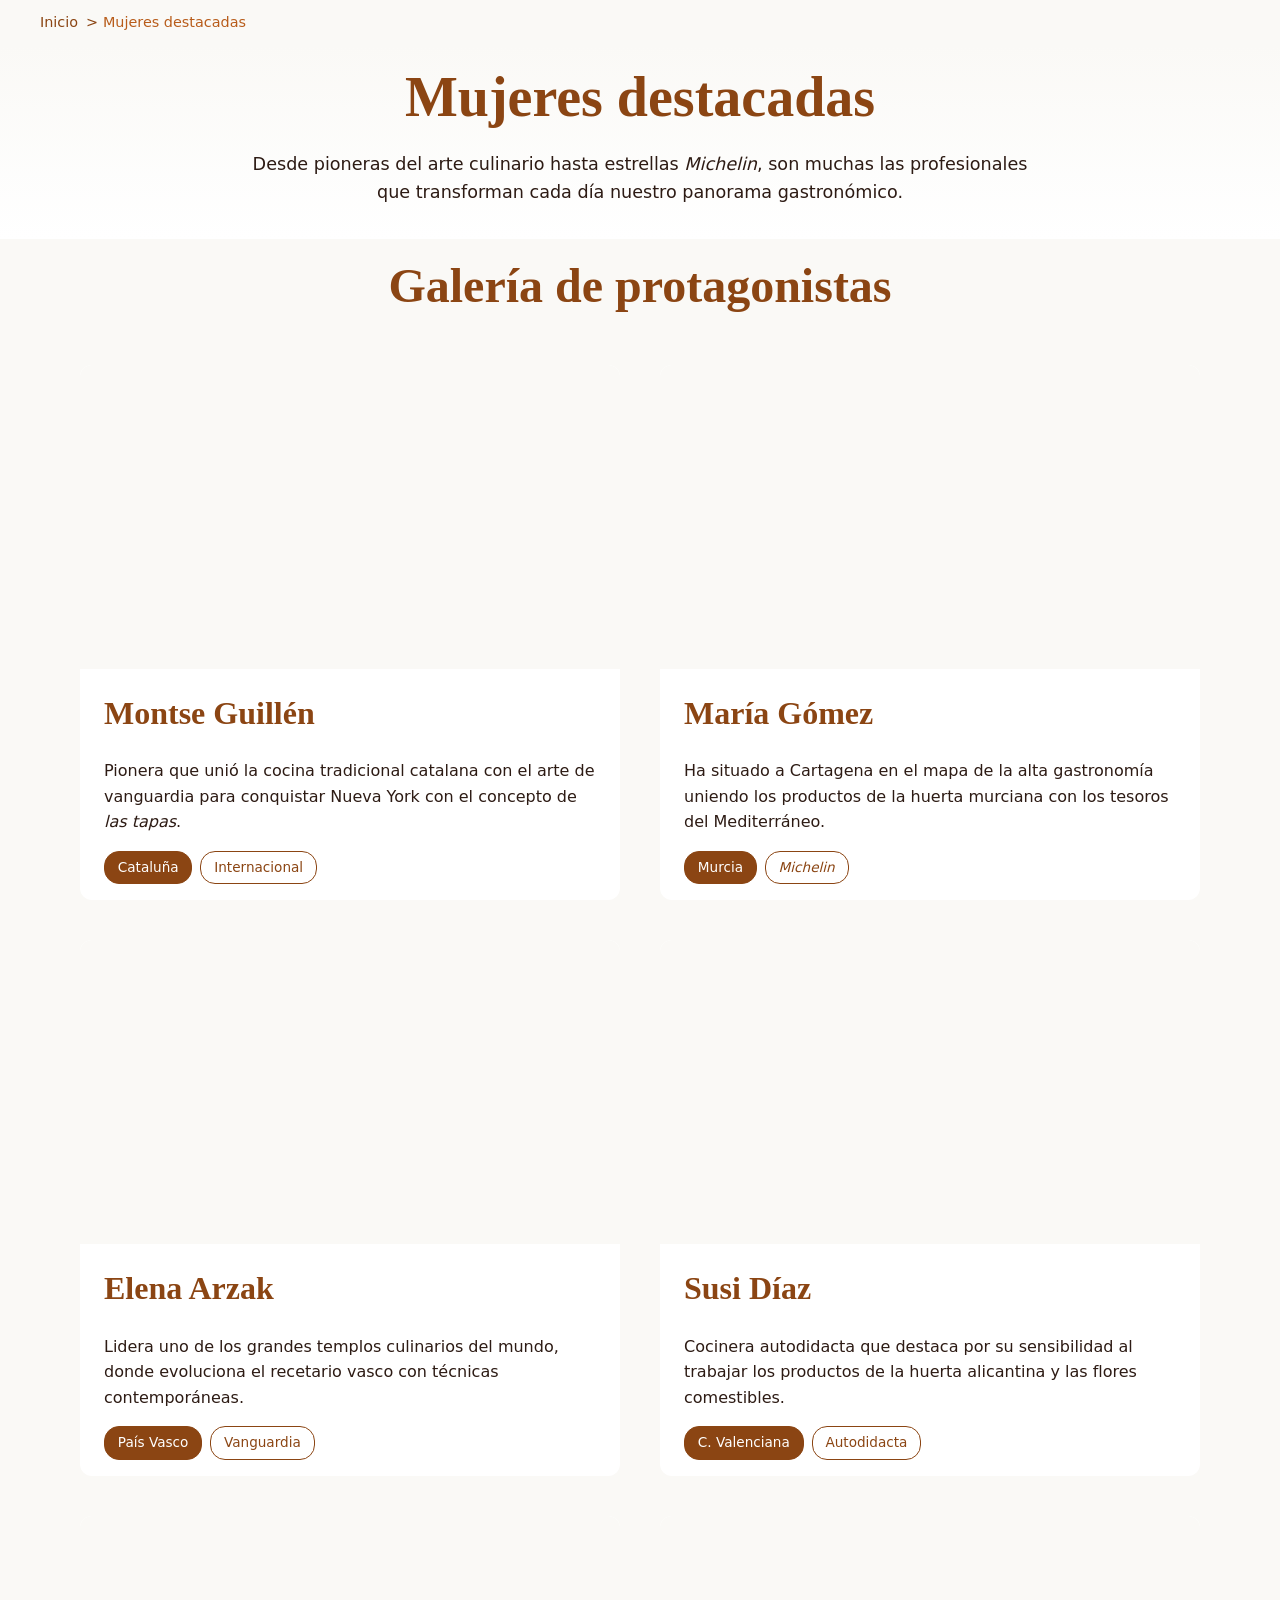
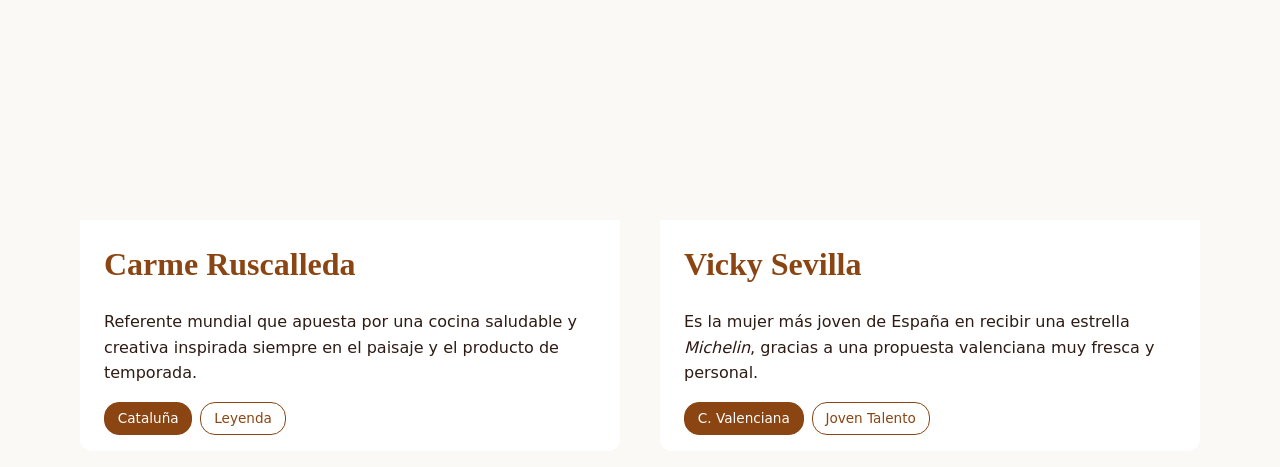
==== src_P2/categoria.html @ ffb05100 "Actualizo para aplicar cambios PageSpeed Insigths" ====
<!doctype html>
<html lang="es">
  <head>
    <meta charset="UTF-8" />
    <meta
      name="description"
      content="Mujeres destacadas - Gastronomía en femenino"
    />
    <meta name="viewport" content="width=device-width, initial-scale=1.0" />
    <title>Mujeres destacadas - {{ titulo_web }}</title>


    <!-- icono de página -->
    <link rel="icon" href="./img/favicon.svg" type="image/svg+xml" />
    <!-- sharp parece no funcionar con la etiqueta link, así que se hace una versión png -->
    <link rel="icon" href="./img/favicon.png" type="image/png" />

    <!-- hoja de estilos -->
    <link rel="stylesheet" href="./css/estilos.css" />

    <!-- carga el javascript en diferido -->
    <script src="./js/script.js" defer></script>
  </head>
  <body>
    <!-- cabecera de página -->
    <include src="./src_P2/includes/header.html"></include>

    <main>
      <!-- miga de pan -->
      <nav class="breadcrumb-nav" aria-label="Miga de pan">
        <ol>
          <li><a href="index.html">Inicio</a></li>
          <li aria-current="page">Mujeres destacadas</li>
        </ol>
      </nav>

      <section class="hero-general">
        <h1>Mujeres destacadas</h1>
        <p>
          Desde pioneras del arte culinario hasta estrellas
          <i lang="fr">Michelin</i>, son muchas las profesionales que
          transforman cada día nuestro panorama gastronómico.
        </p>
      </section>

      <!-- lista de mujeres destacadas -->
      <section class="categoria">
        <div class="container">
          <h2>Galería de protagonistas</h2>

          <div class="cards-grid">
            <!-- Montse Guillén -->
            <article>
              <a href="det1.html" class="card hvr-curl-bottom-right">
                <figure class="card-image-container">
                  <include
                    src="./src_P2/includes/picture-std-high.html"
                    locals='{
                              "src": "montse_guillen.jpg",
                              "alt": "Montse Guillen, cuinera i artista",
                              "lang": "ca",
                              "sizes": "(max-width: 767px) 90vw, (max-width: 1200px) 45vw, 540px",
                              "class": "",
                              "loading": "eager",
                              "width": "600",
                              "height": "338"
                            }'
                  >
                  </include>
                </figure>

                <div class="card-content">
                  <h3>Montse Guillén</h3>
                  <p>
                    Pionera que unió la cocina tradicional catalana con el arte
                    de vanguardia para conquistar Nueva York con el concepto de
                    <i>las tapas</i>.
                  </p>

                  <div class="card-tags">
                    <span class="tag-region">Cataluña</span>
                    <span>Internacional</span>
                  </div>
                </div>
              </a>
            </article>

            <!-- María Gómez -->
            <article>
              <a href="det2.html" class="card hvr-curl-bottom-right">
                <figure class="card-image-container">
                  <include
                    src="./src_P2/includes/picture-std-high.html"
                    locals='{
                              "src": "maria_gomez_magoga.jpg",
                              "alt": "María Gómez en los fogones de Magoga",
                              "lang": "",
                              "sizes": "(max-width: 767px) 100vw, (max-width: 1200px) 45vw, 540px",
                              "class": "",
                              "loading": "eager",
                              "width": "540",
                              "height": "304"
                            }'
                  >
                  </include>
                </figure>
                <div class="card-content">
                  <h3>María Gómez</h3>
                  <p>
                    Ha situado a Cartagena en el mapa de la alta gastronomía
                    uniendo los productos de la huerta murciana con los tesoros
                    del Mediterráneo.
                  </p>
                  <div class="card-tags">
                    <span class="tag-region">Murcia</span>
                    <span lang="fr"><i>Michelin</i></span>
                  </div>
                </div>
              </a>
            </article>

            <!-- Elena Arzak -->
            <article>
              <a href="" class="card hvr-curl-bottom-right">
                <figure class="card-image-container">
                  <include
                    src="./src_P2/includes/picture-std.html"
                    locals='{
                              "src": "elena_arzak.jpg",
                              "alt": "Elena Arzak en la cocina",
                              "lang": "",
                              "sizes": "(max-width: 767px) 100vw, (max-width: 1200px) 45vw, 540px",
                              "class": "",
                              "loading": "lazy",
                              "width": "540",
                              "height": "304"
                            }'
                  >
                  </include>
                </figure>

                <div class="card-content">
                  <h3>Elena Arzak</h3>
                  <p>
                    Lidera uno de los grandes templos culinarios del mundo,
                    donde evoluciona el recetario vasco con técnicas
                    contemporáneas.
                  </p>
                  <div class="card-tags">
                    <span class="tag-region">País Vasco</span>
                    <span>Vanguardia</span>
                  </div>
                </div>
              </a>
            </article>

            <!-- Susi Díaz -->
            <article>
              <a href="" class="card hvr-curl-bottom-right">
                <figure class="card-image-container">
                  <include
                    src="./src_P2/includes/picture-std.html"
                    locals='{
                              "src": "susi-sanchez-la-finca.jpg",
                              "alt": "Susi Díaz en La Finca, Elche",
                              "lang": "",
                              "sizes": "(max-width: 767px) 100vw, (max-width: 1200px) 45vw, 540px",
                              "class": "",
                              "loading": "lazy",
                              "width": "540",
                              "height": "304"
                            }'
                  >
                  </include>
                </figure>
                <div class="card-content">
                  <h3>Susi Díaz</h3>
                  <p>
                    Cocinera autodidacta que destaca por su sensibilidad al
                    trabajar los productos de la huerta alicantina y las flores
                    comestibles.
                  </p>
                  <div class="card-tags">
                    <span class="tag-region">C. Valenciana</span>
                    <span>Autodidacta</span>
                  </div>
                </div>
              </a>
            </article>

            <!-- Carme Ruscalleda -->
            <article>
              <a href="" class="card hvr-curl-bottom-right">
                <figure class="card-image-container">
                  <include
                    src="./src_P2/includes/picture-std.html"
                    locals='{
                              "src": "carme-ruscalleda.jpg",
                              "alt": "Carme Ruscalleda en Sant Pau o Moments",
                              "lang": "",
                              "sizes": "(max-width: 767px) 100vw, (max-width: 1200px) 45vw, 540px",
                              "class": "",
                              "loading": "lazy",
                              "width": "540",
                              "height": "304"
                            }'
                  >
                  </include>
                </figure>
                <div class="card-content">
                  <h3>Carme Ruscalleda</h3>
                  <p>
                    Referente mundial que apuesta por una cocina saludable y
                    creativa inspirada siempre en el paisaje y el producto de
                    temporada.
                  </p>
                  <div class="card-tags">
                    <span class="tag-region">Cataluña</span>
                    <span>Leyenda</span>
                  </div>
                </div>
              </a>
            </article>

            <!-- Vicky Sevilla -->
            <article>
              <a href="" class="card hvr-curl-bottom-right">
                <figure class="card-image-container">
                  <include
                    src="./src_P2/includes/picture-std.html"
                    locals='{
                              "src": "vicky-arrels-restaurant-sagunto.jpg",
                              "alt": "Vicky Sevilla en el restaurante Arrels de Sagunto",
                              "lang": "",
                              "sizes": "(max-width: 767px) 100vw, (max-width: 1200px) 45vw, 540px",
                              "class": "",
                              "loading": "lazy",
                              "width": "540",
                              "height": "304"
                            }'
                  >
                  </include>
                </figure>
                <div class="card-content">
                  <h3>Vicky Sevilla</h3>
                  <p>
                    Es la mujer más joven de España en recibir una estrella
                    <span lang="fr"><i>Michelin</i></span
                    >, gracias a una propuesta valenciana muy fresca y personal.
                  </p>
                  <div class="card-tags">
                    <span class="tag-region">C. Valenciana</span>
                    <span>Joven Talento</span>
                  </div>
                </div>
              </a>
            </article>
          </div>
        </div>
      </section>
    </main>

    <!-- <footer> --->
    <include src="./src_P2/includes/footer.html"></include>
  </body>
</html>
---- src_P2/css/estilos.css ----
/* ========================================
   DEPENDENCIA HOVER
======================================= */
/* se elimina su carga y se añaden los estilos necesarios al final del css */
/* @import "npm:hover.css"; */


/* ========================================
   VARIABLES CSS
======================================= */
:root {
  /* FUENTES */
  /* --fuente-titulo: "Playfair Display", Georgia, serif; */
    /* se sustituye la fuente Playfair por su similitud con las fuentes del sistema */
  --fuente-titulo: Georgia, Cambria, "Times New Roman", Times, serif;

  /* --fuente-cuerpo: "Inter", -apple-system, BlinkMacSystemFont, sans-serif; */
  /* se sustituye la fuente Inter por su similitud con las fuentes del sistema */
  --fuente-cuerpo:
    system-ui, -apple-system, BlinkMacSystemFont, "Segoe UI", Roboto, Helvetica,
    Arial, sans-serif;
  --fuente-regular: 400;
  --fuente-medium: 500;
  --fuente-bold: 700;

  /* COLORES DE TEXTO */
  --color-texto: #2d1b14;
  --color-texto-inverso: #ffffff;

  /* COLORES DECORATIVOS */
  /* --color-primario: #d2691e; */
  --color-primario: #b85c1a;
  --color-primario-oscuro: #8b4513;
  --color-hover: #d2691e;

  /* COLORES DE FONDO */
  --color-fondo-body: #faf9f6;
  --color-fondo-blanco: #ffffff;

  /* OVERLAYS */
  --overlay-negro: rgba(0, 0, 0, 0.75);

  /* SOMBRAS */
  --sombra-tenue: 0 4px 20px rgba(0, 0, 0, 0.1);
  --sombra-fuerte: 0 12px 40px rgba(0, 0, 0, 0.2);
  --sombra-modal: 0 20px 60px rgba(0, 0, 0, 0.5);
}

/* ========================================
   BASE
======================================= */
* {
  margin: 0;
  padding: 0;
  box-sizing: border-box;
}

html {
  font-size: 16px;
  scroll-behavior: smooth;
}

body {
  font-family: var(--fuente-cuerpo);
  font-weight: var(--fuente-regular);
  line-height: 1.6;
  color: var(--color-texto);
  background-color: var(--color-fondo-body);
}

/* ========================================
   CONTENEDOR
======================================= */
.container {
  max-width: 1200px;
  margin: 0 auto;
  padding: 0 2.5rem;
}

/* ========================================
   TIPOGRAFÍA
======================================= */
h1,
h2,
h3 {
  font-family: var(--fuente-titulo);
  font-weight: var(--fuente-bold);
  color: var(--color-primario-oscuro);
  line-height: 1.3;
}

h1 {
  font-size: clamp(2.5rem, 5.5vw, 3.5rem);
}
h2 {
  font-size: clamp(2rem, 5vw, 3rem);
  margin-bottom: 1.5rem;
}
h3 {
  font-size: clamp(1.5rem, 3vw, 2rem);
  margin-bottom: 1.5rem;
}

p {
  font-family: var(--fuente-cuerpo);
  font-weight: var(--fuente-regular);
}

/* ========================================
   BOTONES
======================================= */
.boton {
  display: inline-block;
  padding: 0.8rem 1.6rem;
  border-radius: 8px;
  text-decoration: none;
  font-weight: var(--fuente-medium);
  font-family: var(--fuente-cuerpo);
  background: var(--color-primario);
  color: var(--color-texto-inverso);
  border: 2px solid var(--color-primario);
  transition: all 0.3s;
}

.boton:hover {
  background: var(--color-hover);
  border-color: var(--color-hover);
}

/* ========================================
   CABECERA
======================================= */
.main-header {
  position: sticky;
  top: 0;
  background: var(--color-fondo-blanco);
  z-index: 100;
  padding: 1.2rem 2.5rem;
  display: flex;
  justify-content: space-between;
  align-items: center;
  border-bottom: 2px solid var(--color-primario-oscuro);
}

.main-nav {
  display: flex;
  align-items: center;
}

.menu-movil-toggle {
  background: none;
  border: none;
  font-size: 1.8rem;
  cursor: pointer;
  color: var(--color-primario-oscuro);
  display: block;
  padding: 0.5rem;
}

.menu-links {
  display: none;
  flex-direction: column;
  list-style: none;
  background: var(--color-fondo-blanco);
  position: absolute;
  top: 100%;
  right: 0;
  min-width: 220px;
  z-index: 100;
  box-shadow: var(--sombra-fuerte);
  border: 1px solid rgba(0, 0, 0, 0.05);
  padding: 1rem 0;
}

.menu-links.menu-open {
  display: flex;
}

.menu-links li {
  width: 100%;
  display: flex;
  justify-content: center;
  padding: 0.5rem 0;
}

.menu-links a {
  display: inline-block;
  padding: 0.4rem 0.8rem;
  color: var(--color-primario-oscuro);
  text-decoration: none;
  text-align: center;
  font-weight: var(--fuente-medium);
  font-size: 1.1rem;
  transition: all 0.3s;
  border: 1px solid transparent;
}

.menu-links a:hover {
  color: var(--color-primario);
}

.menu-links a[aria-current="page"] {
  color: var(--color-primario);
  border: 1px solid var(--color-primario);
  border-radius: 4px;
}

@media (min-width: 768px) {
  .menu-movil-toggle {
    display: none;
  }

  .menu-links {
    display: flex;
    flex-direction: row;
    position: static;
    padding: 0;
    gap: 1.5rem;
    box-shadow: none;
    border: none;
    background: transparent;
  }

  .menu-links li {
    width: auto;
    padding: 0;
  }

  .menu-links a {
    padding: 0.3rem 0.6rem;
    font-size: 1rem;
  }

  .menu-links a:hover {
    background: transparent;
    color: var(--color-hover);
  }

  .menu-links a[aria-current="page"] {
    border: 1px solid var(--color-primario);
  }
}

.logo-animado-nav {
  width: clamp(45px, 8vw, 65px);
  height: auto;
  display: flex;
  align-items: center;
  flex-shrink: 0;
}

.logo-svg-header {
  width: 100%;
  height: 100%;
  filter: drop-shadow(0 2px 4px rgba(0, 0, 0, 0.1));
}

.logo-text {
  display: flex;
  flex-direction: column;
  justify-content: center;
}

.logo {
  display: flex;
  align-items: center;
  gap: 12px;
  font-family: var(--fuente-titulo);
  color: var(--color-primario-oscuro);
  text-decoration: none;
  text-transform: uppercase;
  font-size: clamp(1.1rem, 4vw, 1.6rem);
  line-height: 1.2;
}

.logo-img {
  height: clamp(40px, 8vw, 60px);
  width: auto;
  object-fit: contain;
}

.logo span {
  display: block;
  font-weight: var(--fuente-regular);
  font-style: italic;
  color: var(--color-primario);
  letter-spacing: 2;
  text-transform: none;
  margin-top: -2px;
  font-size: clamp(0.9rem, 3.5vw, 1.4rem);
}

/* ========================================
   ANIMACIONES CSS PARA EL SVG
======================================= */
.anim-gorro {
  transform-origin: center center;
  animation: popIn 0.8s cubic-bezier(0.175, 0.885, 0.32, 1.275) both;
  /* latido 3s ease-in-out 2.5s infinite; */
}

.anim-simbolo {
  opacity: 0;
  animation: fadeIn 0.6s ease-out 0.8s forwards;
}

.anim-shadow {
  opacity: 0;
  animation: fadeInSombra 1s ease-out 1.4s forwards;
}

@keyframes popIn {
  0% {
    transform: scale(0);
    opacity: 0;
  }
  100% {
    transform: scale(1);
    opacity: 1;
  }
}

@keyframes fadeIn {
  to {
    opacity: 1;
  }
}

@keyframes fadeInSombra {
  from {
    opacity: 0;
  }
  to {
    opacity: 0.6;
  }
}

@keyframes latido {
  0%,
  100% {
    transform: scale(1);
  }
  50% {
    transform: scale(1.1);
  }
}

/* =======================================
   HERO INDEX
======================================= */
.hero-index {
  position: relative;
  overflow: hidden;
  color: var(--color-texto-inverso);
  display: flex;
  flex-direction: column;
  align-items: center;
  justify-content: center;
  padding: 3rem 5%;
  gap: 2rem;
  text-align: center;
  min-height: 60vh;
}

.hero-bg-container {
  position: absolute;
  top: 0;
  left: 0;
  width: 100%;
  height: 100%;
  z-index: 1;
}

.hero-bg-container::after {
  content: "";
  position: absolute;
  top: 0;
  left: 0;
  width: 100%;
  height: 100%;
  background: linear-gradient(rgba(0, 0, 0, 0.5), rgba(0, 0, 0, 0.5));
  z-index: 2;
}

.hero-bg-img {
  width: 100%;
  height: 100%;
  object-fit: cover;
  object-position: bottom;
  display: block;
}

.hero-index-text,
.hero-index-image {
  position: relative;
  z-index: 3;
}

.hero-index h1 {
  color: var(--color-texto-inverso);
  margin-bottom: 1.5rem;
  font-size: clamp(1rem, 5vw + 1rem, 3rem);
}

.hero-index-text {
  width: 100%;
  max-width: 800px;
}

.hero-index-image {
  width: 100%;
  display: flex;
  justify-content: center;
}

.hero-clip-container {
  width: 100%;
  max-width: 350px;
  aspect-ratio: 2 / 1;
  clip-path: url("#clip-gastronomia");
  -webkit-clip-path: url("#clip-gastronomia");
  transform: translateZ(0);
  will-change: clip-path;
}

.hero-index-image-clip {
  width: 100%;
  height: 100%;
  object-fit: cover;
  display: block;
  will-change: transform, clip-path;
}

/* 2 columnas para pantallas grandes */
@media (min-width: 1024px) {
  .hero-index {
    flex-direction: row;
    text-align: left;
    justify-content: space-between;
    gap: 5%;
  }

  .hero-index-text {
    flex: 2;
    padding-right: 2rem;
  }

  .hero-index-image {
    flex: 1;
    justify-content: flex-end;
  }

  .hero-clip-container {
    max-width: 600px;
  }
}

/* ========================================
   HERO GENERAL
======================================= */
.hero-general {
  background: linear-gradient(
    var(--color-fondo-body),
    var(--color-fondo-blanco)
  );
  min-height: 10vh;
  display: block;
  align-items: center;
  text-align: center;

  margin: 0 auto;
  padding: 1rem 2.5rem;
}

.hero-general h1 {
  font-family: var(--fuente-titulo);
  margin-bottom: 1rem;
}

.hero-general p {
  max-width: 800px;
  margin: 0 auto 1rem;
  font-size: 1.1rem;
}

/* ========================================
   SECCIONES
======================================= */
.ultimas-entradas,
.categoria {
  padding: 1rem 0;
}

.ultimas-entradas h2,
.categoria h2 {
  text-align: center;
  margin-bottom: 3rem;
}

/* ========================================
   TARJETAS ultimas-entradas y categorías
======================================= */
.cards-grid {
  display: flex;
  flex-direction: column;
  gap: 2rem;
}

@media (min-width: 768px) {
  .cards-grid {
    display: grid;
    grid-template-columns: repeat(auto-fit, minmax(360px, 1fr));
    gap: 2.5rem;
  }
}

.card {
  display: block;
  color: inherit;
  text-decoration: none;
  background: var(--color-fondo-blanco);
  border-radius: 12px;
  overflow: hidden;
  box-shadow: var(--sombra-tenue);
  transition: all 0.3s ease;
}

.card:hover {
  text-decoration: none;
  transform: translateY(-5px);
  box-shadow: var(--sombra-fuerte);
}

.card-image-container {
  width: 100%;
  aspect-ratio: 16 / 9;
  overflow: hidden;
  margin: 0;
  background-color: var(--color-fondo-body);
}

.card-image-container img {
  width: 100%;
  height: 100%;
  object-fit: cover;
  object-position: center top;
  display: block;
}

.card-content {
  padding: 1.5rem 1.5rem 0 1.5rem;
  position: relative;
}

.card h2 {
  margin-bottom: 0.5rem;
}

.card p {
  color: var(--color-texto);
  margin-bottom: 1rem;
}

.card-tags {
  display: flex;
  gap: 0.5rem;
  margin: 1rem 0;
}

.card-tags span {
  background: transparent;
  border: 1px solid var(--color-primario-oscuro);
  color: var(--color-primario-oscuro);
  padding: 0.3rem 0.8rem;
  border-radius: 15px;
  font-size: 0.85rem;
  font-weight: var(--fuente-medium);
}

.card-tags span.tag-region {
  background: var(--color-primario-oscuro);
  color: var(--color-texto-inverso);
}

/* ========================================
   MIGA DE PAN
======================================= */
.breadcrumb-nav {
  background-color: var(--color-fondo-body);
  padding: 0.7rem 2.5rem;
}

.breadcrumb-nav ol {
  list-style: none;
  display: flex;
  flex-wrap: wrap;
  gap: 0.3rem;
  margin: 0;
  padding: 0;
  font-size: 0.9rem;
  font-family: var(--fuente-cuerpo);
}

.breadcrumb-nav li {
  color: var(--color-primario-oscuro);
}

.breadcrumb-nav li:not(:last-child)::after {
  content: ">";
  margin-left: 0.5rem;
  color: var(--color-primario-oscuro);
  font-weight: var(--fuente-regular);
}

.breadcrumb-nav a {
  color: var(--color-primario-oscuro);
  text-decoration: none;
  transition: color 0.2s;
}

.breadcrumb-nav a:hover {
  color: var(--color-hover);
  text-decoration: underline;
}

.breadcrumb-nav li[aria-current="page"] {
  font-weight: var(--fuente-medium);
  color: var(--color-primario);
}

/* ========================================
   PAGINA DETALLE IMAGEN PORTADA Y RECETA 
======================================= */
.img-caption {
  color: var(--color-texto);
  font-size: 0.85rem;
  border-radius: 0 0 12px 12px;
  font-weight: var(--fuente-medium);
  max-width: max-content;
}

.img-caption a:link {
  color: var(--color-primario);
  text-decoration: none;
  transition: all 0.2s;
}

.img-caption a:visited {
  color: var(--color-hover);
}

/* ========================================
  PAGINA DETALLE CABECERA
======================================= */
.header-interno {
  display: block;
  background-color: transparent;
  margin-top: 2rem;
  margin-bottom: 1.5rem;
}

.header-interno-subtitulo {
  color: var(--color-texto);
  font-weight: var(--fuente-medium);
  font-size: 1.15rem;
}

.header-interno-figure {
  margin: 0 0 2rem 0;
  position: relative;
  width: 100%;
}

.header-interno-image {
  width: 100%;
  border-radius: 12px;
  display: block;
  object-fit: cover;

  height: auto;
  aspect-ratio: auto;
  object-position: center top;
}

@media (min-width: 768px) {
  .header-interno-image {
    height: 350px;
    object-position: top center;
  }
}

@media (min-width: 768px) {
  .header-interno {
    display: flex;
    justify-content: space-between;
    align-items: center;
  }
}

/* ========================================
   PAGINA DETALLE PÁRRAFOS BIO 
======================================= */
.bio p {
  margin-bottom: 1.5rem;
  font-size: 1.05rem;
}

.bio strong {
  color: var(--color-primario-oscuro);
}

/* ========================================
   PAGINA DETALLE RECETA 
======================================= */
.receta-grid {
  display: grid;
  gap: 2.5rem;
  margin-top: 2rem;
}

.receta-grid h3 {
  font-size: 1.4rem;
  margin-bottom: 1rem;
}

.receta-grid ul,
.receta-grid ol {
  padding-left: 1.5rem;
}

.receta-grid li {
  margin-bottom: 0.4rem;
}

@media (min-width: 768px) {
  .receta-grid {
    grid-template-columns: 1fr 1fr;
    gap: 3rem;
  }
}

.receta {
  background: var(--color-fondo-blanco);
  padding: 2.5rem;
  border-radius: 16px;
  margin: 3rem 0;
  box-shadow: var(--sombra-tenue);
}

.receta h2 {
  font-size: 2rem;
  margin-bottom: 1rem;
}

/* ========================================
   PAGINA DETALLE RECETA IMAGEN
======================================= */
.receta-figure {
  margin: 0 0 2rem 0;
  position: relative;
}

.receta-imagen {
  width: 100%;
  aspect-ratio: 3 / 2;
  height: auto;
  max-height: 55vh;
  object-fit: cover;
  border-radius: 12px;
}

@media (min-width: 768px) {
  .receta-imagen {
    height: auto;
  }
}

/* ========================================
   PAGINA DETALLE GALERIA
======================================= */
.galeria-grid {
  display: grid;
  grid-template-columns: 1fr;
  gap: 1.5rem;
  margin-top: 1.5rem;
  border-radius: 12px;
  list-style: none;
}

.galeria {
  margin: 3rem 0;
}

.galeria-item {
  margin: 0;
  padding: 0;
}

.galeria-figure {
  position: relative;
  margin: 0;
}

.galeria-figure figcaption {
  background: var(--color-primario-oscuro);
  color: var(--color-texto-inverso);
  padding: 0.6rem 0.8rem;
  font-size: 0.85rem;
  border-radius: 0 0 8px 8px;
  text-align: center;
  font-weight: var(--fuente-medium);
}

.galeria-img {
  width: 100%;
  height: 250px;
  object-fit: cover;
  border-radius: 8px 8px 0 0;
  display: block;
  cursor: zoom-in;
  transition: transform 0.2s;
}

.galeria-img:hover {
  transform: scale(1.02);
}

@media (min-width: 768px) {
  .galeria-grid {
    grid-template-columns: repeat(2, 1fr);
  }
  .galeria-img {
    height: 220px;
  }
}

@media (min-width: 1024px) {
  .galeria-grid {
    grid-template-columns: repeat(3, 1fr);
  }
  .galeria-img {
    height: 220px;
  }
}

/* ========================================
   PAGINA DETALLE GALERIA MODAL
======================================= */
.modal-galeria {
  display: none;
  position: fixed;
  z-index: 1000;
  inset: 0;
  background: var(--overlay-negro);
  backdrop-filter: blur(2px);
  padding: 2rem;
}

.modal-galeria.mostrar {
  display: flex;
  align-items: center;
  justify-content: center;
}

.modal-contenido {
  position: relative;
  /* max-width: 95vw; */
  /* max-height: 95vh; */
  max-height: 60%;
}

.modal-img {
  max-width: 100%;
  max-height: 90%;
  width: auto;
  height: auto;
  border-radius: 12px;
  box-shadow: var(--sombra-modal);
  cursor: zoom-out;
}

.modal-cerrar {
  position: absolute;
  top: 0;
  right: 0;
  background: var(--color-primario);
  color: var(--color-texto-inverso);
  width: 50px;
  height: 50px;
  border-radius: 50%;
  display: flex;
  align-items: center;
  justify-content: center;
  font-size: 1.8rem;
  cursor: pointer;
  margin: 1rem;
  z-index: 1001;
}

.modal-cerrar:hover {
  color: var(--color-primario);
  background: var(--overlay-negro);
}

/* ========================================
   PAGINA DETALLE VÍDEO
======================================= */
.video {
  margin: 3rem 0;
}

.video-figure {
  margin: 2rem 0;
}

.video-wrapper {
  position: relative;
  width: 100%;
  padding-bottom: 56.25%; /* 16:9 */
  height: 0;
  overflow: hidden;
  border-radius: 12px;
}

.video-wrapper iframe {
  position: absolute;
  top: 0;
  left: 0;
  width: 100%;
  height: 100%;
  border: 0;
  border-radius: 12px;
}

.video-figure figcaption {
  background: var(--color-primario-oscuro);
  color: var(--color-texto-inverso);
  padding: 0.8rem 1rem;
  font-size: 0.9rem;
  text-align: center;
  border-radius: 0 0 12px 12px;
  margin-top: -0.5rem;
  font-weight: var(--fuente-medium);
}

/* ========================================
   FUENTES COMÚN TODAS LAS PÁGINAS
======================================= */
.fuentes {
  background: var(--color-fondo-body);
  padding: 2rem 2rem;
  margin-top: 3rem;
  margin-bottom: 3rem;
  border-radius: 16px;
  box-shadow: var(--sombra-tenue);
}

.fuentes h1 {
  text-align: center;
  margin-bottom: 2rem;
}

.fuentes ul {
  padding-left: 1.25rem;
  margin-bottom: 1.5rem;
}

.fuentes li {
  padding: 0.3rem 0;
  line-height: 1.5;
}

.fuentes a {
  color: var(--color-primario);
  text-decoration: none;
  border-bottom: 1px solid transparent;
  transition: border-bottom 0.2s;
}

.fuentes a:hover,
.fuentes a:focus {
  border-bottom-color: currentColor;
}

/* ========================================
   FUENTES PÁGINA LINKS
======================================= */
.fuentes-intro {
  text-align: center;
  max-width: 700px;
  margin: 0 auto 2.5rem;
  color: var(--color-texto);
  font-size: 0.95rem;
}

.fuente-bloque {
  background: var(--color-fondo-blanco);
  border-radius: 12px;
  padding: 2rem;
  margin-bottom: 2rem;
  box-shadow: var(--sombra-fuerte);
}

.fuente-bloque h2 {
  margin-bottom: 1rem;
}

.fuentes-bold {
  font-weight: var(--fuente-bold);
  color: var(--color-primario-oscuro);
  text-transform: uppercase;
  font-size: 0.9em;
  letter-spacing: 0.05em;
}

.fuentes-fecha {
  font-weight: var(--fuente-regular);
  color: var(--color-primario);
  font-size: 0.8em;
  letter-spacing: 0.05em;
}

/* ========================================
   FOOTER
======================================= */
footer {
  background: var(--color-primario-oscuro);
  color: var(--color-texto-inverso);
  text-align: center;
  padding: 3rem 1rem;
  margin-top: 5rem;
}

.footer a {
  color: var(--color-texto-inverso);
}

.footer a:hover {
  border-bottom-color: currentColor;
}

/* ========================================
   abreviaturas
======================================= */
abbr[title] {
  cursor: help;
  text-decoration: underline dotted;
}

/* ========================================
   ACCESIBILIDAD
======================================= */
:focus-visible {
  outline: 3px solid var(--color-primario);
  outline-offset: 2px;
}

/* ==========================================================================
   EXTRACCIÓN DE HOVER.CSS PARA EVITAR LA DEPENDENCIA EXTERNA
   ========================================================================== */

/* estilos base */
.hvr-curl-bottom-right {
  display: inline-block;
  vertical-align: middle;
  -webkit-transform: translateZ(0);
  transform: translateZ(0);
  box-shadow: 0 0 1px rgba(0, 0, 0, 0);
  -webkit-backface-visibility: hidden;
  backface-visibility: hidden;
  -moz-osx-font-smoothing: grayscale;
  position: relative;
}

/* doblez de esquina */
.hvr-curl-bottom-right::before {
  pointer-events: none;
  position: absolute;
  content: "";
  height: 0;
  width: 0;
  bottom: 0;
  right: 0;
  background: white; /* Color del fondo del doblez */
  background: linear-gradient(315deg, white 45%, #aaa 50%, #ccc 56%, white 80%);
  box-shadow: -1px -1px 1px rgba(0, 0, 0, 0.4);
  -webkit-transition-duration: 0.3s;
  transition-duration: 0.3s;
  -webkit-transition-property: width, height;
  transition-property: width, height;
}

/* hover del doblez */
.hvr-curl-bottom-right:hover::before,
.hvr-curl-bottom-right:focus::before,
.hvr-curl-bottom-right:active::before {
  width: 25px;
  height: 25px;
}

/* sombra flotante */
.hvr-float-shadow {
  display: inline-block;
  vertical-align: middle;
  -webkit-transform: translateZ(0);
  transform: translateZ(0);
  box-shadow: 0 0 1px rgba(0, 0, 0, 0);
  -webkit-backface-visibility: hidden;
  backface-visibility: hidden;
  -moz-osx-font-smoothing: grayscale;
  position: relative;
  -webkit-transition-duration: 0.3s;
  transition-duration: 0.3s;
  -webkit-transition-property: transform;
  transition-property: transform;
}

.hvr-float-shadow::before {
  pointer-events: none;
  position: absolute;
  z-index: -1;
  content: "";
  top: 100%;
  left: 5%;
  height: 10px;
  width: 90%;
  opacity: 0;
  background: -webkit-radial-gradient(
    center,
    示意 ellipse,
    rgba(0, 0, 0, 0.35) 0%,
    rgba(0, 0, 0, 0) 80%
  );
  background: radial-gradient(
    ellipse at center,
    rgba(0, 0, 0, 0.35) 0%,
    rgba(0, 0, 0, 0) 80%
  );
  /* transición para la aparición de la sombra */
  -webkit-transition-duration: 0.3s;
  transition-duration: 0.3s;
  -webkit-transition-property: transform, opacity;
  transition-property: transform, opacity;
}

.hvr-float-shadow:hover,
.hvr-float-shadow:focus,
.hvr-float-shadow:active {
  -webkit-transform: translateY(-5px);
  transform: translateY(-5px);
}

.hvr-float-shadow:hover::before,
.hvr-float-shadow:focus::before,
.hvr-float-shadow:active::before {
  opacity: 1;
  -webkit-transform: translateY(5px);
  transform: translateY(5px);
}

/* ==========================================================================
   ESTILOS PARA LA FACHADA DE VÍDEO DE YOUTUBE
   ========================================================================== */

.youtube-fachada {
  position: relative;
  cursor: pointer;
  display: block;
  width: 100%;
  aspect-ratio: 16 / 9;
  background-color: #000;
  overflow: hidden;
}

.youtube-fachada img {
  width: 100%;
  height: 100%;
  object-fit: contain;
  display: block;
}

.youtube-fachada iframe {
  width: 100%;
  height: 100%;
  border: none;
  display: block;
}

.play-button {
  position: absolute;
  top: 50%;
  left: 50%;
  transform: translate(-50%, -50%);
  width: 68px;
  height: 48px;
  background-color: #212121;
  opacity: 0.9;
  border-radius: 14px;
  border: none;
  z-index: 2;
}

.play-button::before {
  content: "";
  position: absolute;
  top: 50%;
  left: 55%;
  transform: translate(-50%, -50%);
  border-style: solid;
  border-width: 10px 0 10px 15px;
  border-color: transparent transparent transparent #fff;
}

.youtube-fachada:hover .play-button {
  background-color: #f00;
}
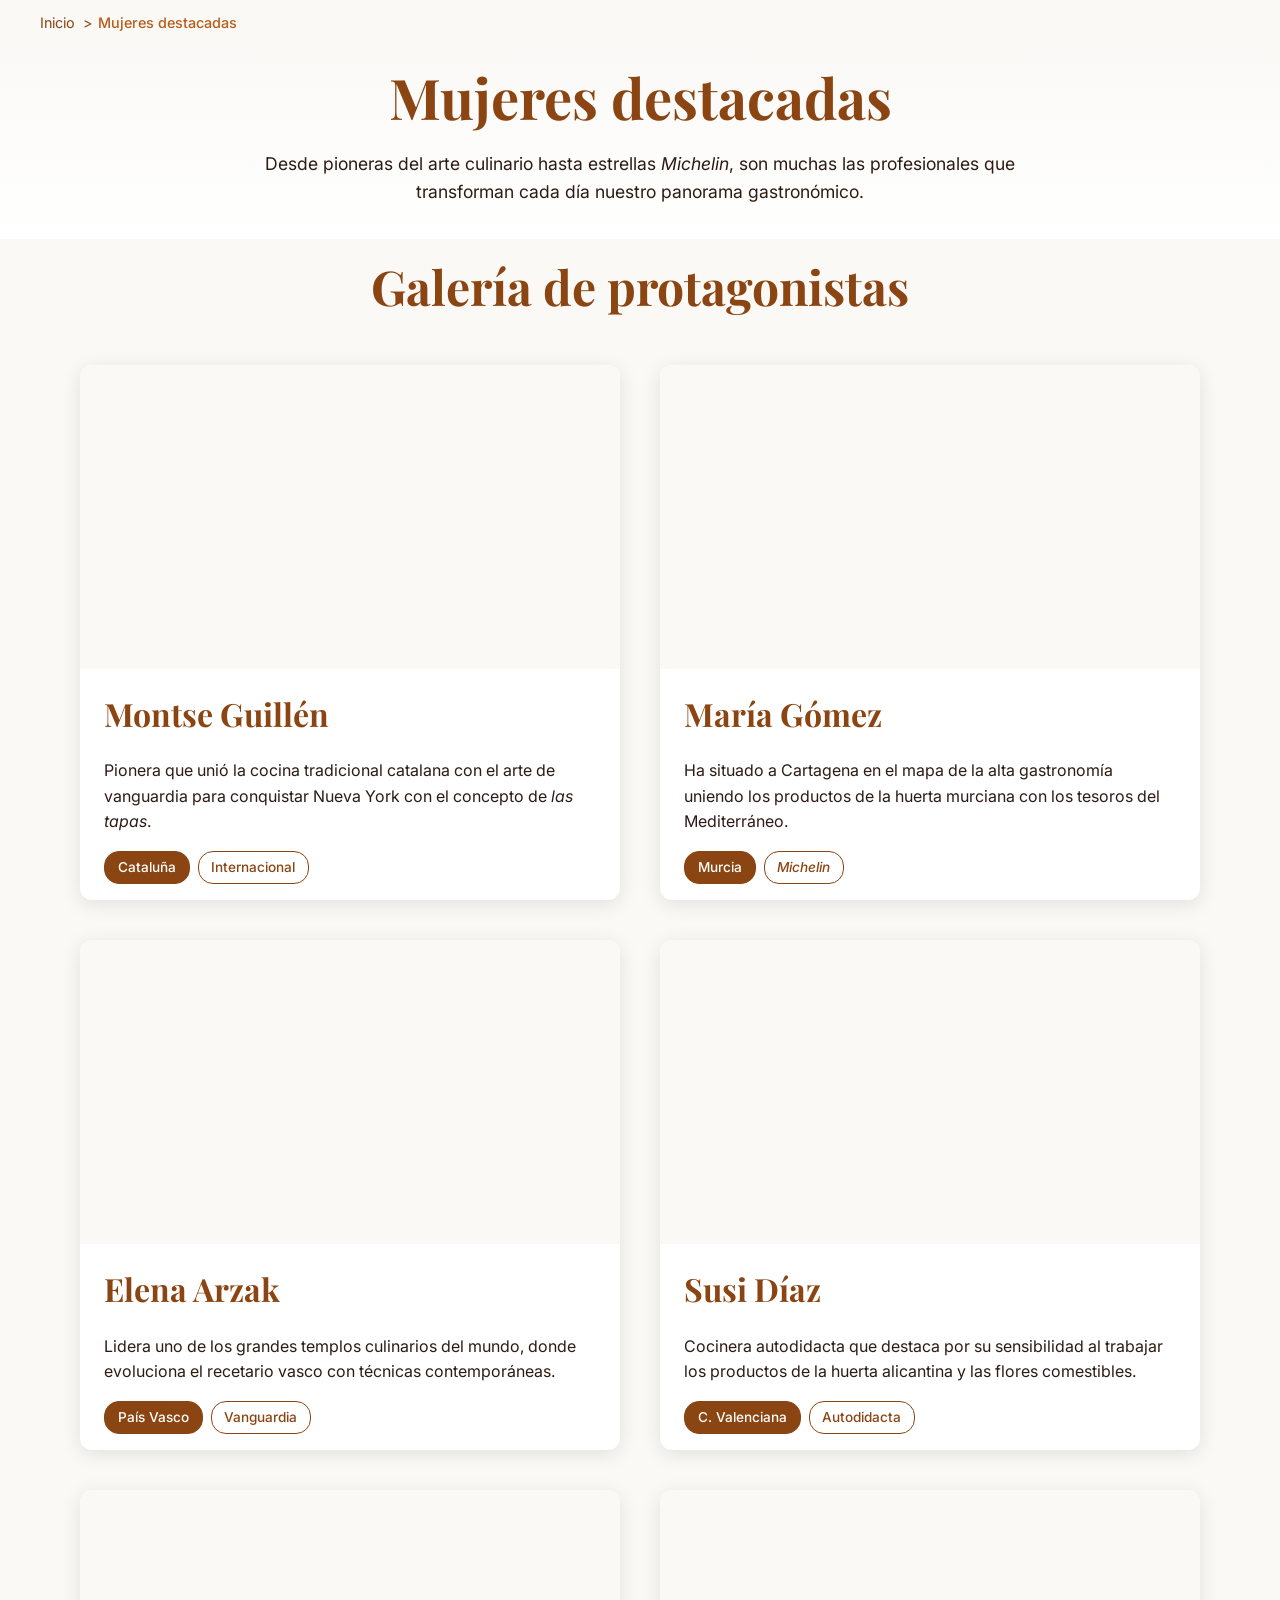
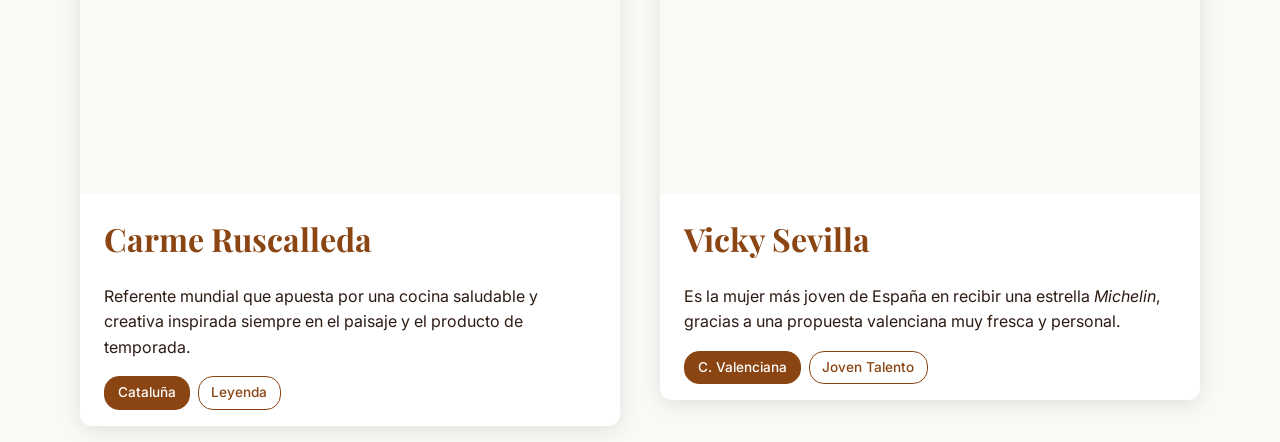
==== commit 043c9ca5: "Actualizo para aplicar cambios PageSpeed Insigths" ====
--- a/src_P2/categoria.html
+++ b/src_P2/categoria.html
@@ -9,7 +9,6 @@
     <meta name="viewport" content="width=device-width, initial-scale=1.0" />
     <title>Mujeres destacadas - {{ titulo_web }}</title>
 
-
     <!-- icono de página -->
     <link rel="icon" href="./img/favicon.svg" type="image/svg+xml" />
     <!-- sharp parece no funcionar con la etiqueta link, así que se hace una versión png -->
@@ -18,7 +17,11 @@
     <!-- hoja de estilos -->
     <link rel="stylesheet" href="./css/estilos.css" />
 
-    <!-- carga el javascript en diferido -->
+    <!-- tipografía -->
+    <link
+      rel="stylesheet"
+      href="https://fonts.googleapis.com/css2?family=Playfair+Display:ital,wght@0,400;0,700;1,400;1,700&family=Inter:wght@300;400;500;600;700&display=swap"
+    />
     <script src="./js/script.js" defer></script>
   </head>
   <body>
@@ -54,7 +57,7 @@
               <a href="det1.html" class="card hvr-curl-bottom-right">
                 <figure class="card-image-container">
                   <include
-                    src="./src_P2/includes/picture-std-high.html"
+                    src="./src_P2/includes/picture-std.html"
                     locals='{
                               "src": "montse_guillen.jpg",
                               "alt": "Montse Guillen, cuinera i artista",
@@ -90,16 +93,16 @@
               <a href="det2.html" class="card hvr-curl-bottom-right">
                 <figure class="card-image-container">
                   <include
-                    src="./src_P2/includes/picture-std-high.html"
+                    src="./src_P2/includes/picture-std.html"
                     locals='{
                               "src": "maria_gomez_magoga.jpg",
                               "alt": "María Gómez en los fogones de Magoga",
                               "lang": "",
-                              "sizes": "(max-width: 767px) 100vw, (max-width: 1200px) 45vw, 540px",
+                              "sizes": "(max-width: 767px) 90vw, (max-width: 1200px) 45vw, 540px",
                               "class": "",
                               "loading": "eager",
-                              "width": "540",
-                              "height": "304"
+                              "width": "600",
+                              "height": "338"
                             }'
                   >
                   </include>
@@ -129,11 +132,11 @@
                               "src": "elena_arzak.jpg",
                               "alt": "Elena Arzak en la cocina",
                               "lang": "",
-                              "sizes": "(max-width: 767px) 100vw, (max-width: 1200px) 45vw, 540px",
-                              "class": "",
-                              "loading": "lazy",
-                              "width": "540",
-                              "height": "304"
+                              "sizes": "(max-width: 767px) 90vw, (max-width: 1200px) 45vw, 540px",
+                              "class": "",
+                              "loading": "lazy",
+                              "width": "600",
+                              "height": "338"
                             }'
                   >
                   </include>
@@ -164,11 +167,11 @@
                               "src": "susi-sanchez-la-finca.jpg",
                               "alt": "Susi Díaz en La Finca, Elche",
                               "lang": "",
-                              "sizes": "(max-width: 767px) 100vw, (max-width: 1200px) 45vw, 540px",
-                              "class": "",
-                              "loading": "lazy",
-                              "width": "540",
-                              "height": "304"
+                              "sizes": "(max-width: 767px) 90vw, (max-width: 1200px) 45vw, 540px",
+                              "class": "",
+                              "loading": "lazy",
+                              "width": "600",
+                              "height": "338"
                             }'
                   >
                   </include>
@@ -198,11 +201,11 @@
                               "src": "carme-ruscalleda.jpg",
                               "alt": "Carme Ruscalleda en Sant Pau o Moments",
                               "lang": "",
-                              "sizes": "(max-width: 767px) 100vw, (max-width: 1200px) 45vw, 540px",
-                              "class": "",
-                              "loading": "lazy",
-                              "width": "540",
-                              "height": "304"
+                              "sizes": "(max-width: 767px) 90vw, (max-width: 1200px) 45vw, 540px",
+                              "class": "",
+                              "loading": "lazy",
+                              "width": "600",
+                              "height": "338"
                             }'
                   >
                   </include>
@@ -232,11 +235,11 @@
                               "src": "vicky-arrels-restaurant-sagunto.jpg",
                               "alt": "Vicky Sevilla en el restaurante Arrels de Sagunto",
                               "lang": "",
-                              "sizes": "(max-width: 767px) 100vw, (max-width: 1200px) 45vw, 540px",
-                              "class": "",
-                              "loading": "lazy",
-                              "width": "540",
-                              "height": "304"
+                              "sizes": "(max-width: 767px) 90vw, (max-width: 1200px) 45vw, 540px",
+                              "class": "",
+                              "loading": "lazy",
+                              "width": "600",
+                              "height": "338"
                             }'
                   >
                   </include>
--- a/src_P2/css/estilos.css
+++ b/src_P2/css/estilos.css
@@ -1,24 +1,15 @@
 /* ========================================
    DEPENDENCIA HOVER
 ======================================= */
-/* se elimina su carga y se añaden los estilos necesarios al final del css */
-/* @import "npm:hover.css"; */
-
+@import "npm:hover.css";
 
 /* ========================================
    VARIABLES CSS
 ======================================= */
 :root {
   /* FUENTES */
-  /* --fuente-titulo: "Playfair Display", Georgia, serif; */
-    /* se sustituye la fuente Playfair por su similitud con las fuentes del sistema */
-  --fuente-titulo: Georgia, Cambria, "Times New Roman", Times, serif;
-
-  /* --fuente-cuerpo: "Inter", -apple-system, BlinkMacSystemFont, sans-serif; */
-  /* se sustituye la fuente Inter por su similitud con las fuentes del sistema */
-  --fuente-cuerpo:
-    system-ui, -apple-system, BlinkMacSystemFont, "Segoe UI", Roboto, Helvetica,
-    Arial, sans-serif;
+  --fuente-titulo: "Playfair Display", Georgia, serif;
+  --fuente-cuerpo: "Inter", -apple-system, BlinkMacSystemFont, sans-serif;
   --fuente-regular: 400;
   --fuente-medium: 500;
   --fuente-bold: 700;
@@ -295,8 +286,9 @@
 ======================================= */
 .anim-gorro {
   transform-origin: center center;
-  animation: popIn 0.8s cubic-bezier(0.175, 0.885, 0.32, 1.275) both;
-  /* latido 3s ease-in-out 2.5s infinite; */
+  animation:
+    popIn 0.8s cubic-bezier(0.175, 0.885, 0.32, 1.275) both,
+    latido 3s ease-in-out 2.5s infinite;
 }
 
 .anim-simbolo {
@@ -345,12 +337,15 @@
   }
 }
 
-/* =======================================
+/* ========================================
    HERO INDEX
 ======================================= */
 .hero-index {
-  position: relative;
-  overflow: hidden;
+  background:
+    linear-gradient(rgba(0, 0, 0, 0.5), rgba(0, 0, 0, 0.5)),
+    url("../img/valentin-7uGtxeLLa0g-unsplash.jpg?as=webp&width=600");
+  background-size: cover;
+  background-position: bottom;
   color: var(--color-texto-inverso);
   display: flex;
   flex-direction: column;
@@ -362,40 +357,6 @@
   min-height: 60vh;
 }
 
-.hero-bg-container {
-  position: absolute;
-  top: 0;
-  left: 0;
-  width: 100%;
-  height: 100%;
-  z-index: 1;
-}
-
-.hero-bg-container::after {
-  content: "";
-  position: absolute;
-  top: 0;
-  left: 0;
-  width: 100%;
-  height: 100%;
-  background: linear-gradient(rgba(0, 0, 0, 0.5), rgba(0, 0, 0, 0.5));
-  z-index: 2;
-}
-
-.hero-bg-img {
-  width: 100%;
-  height: 100%;
-  object-fit: cover;
-  object-position: bottom;
-  display: block;
-}
-
-.hero-index-text,
-.hero-index-image {
-  position: relative;
-  z-index: 3;
-}
-
 .hero-index h1 {
   color: var(--color-texto-inverso);
   margin-bottom: 1.5rem;
@@ -403,7 +364,7 @@
 }
 
 .hero-index-text {
-  width: 100%;
+  width: 100%; /* En móvil ocupa todo */
   max-width: 800px;
 }
 
@@ -417,10 +378,9 @@
   width: 100%;
   max-width: 350px;
   aspect-ratio: 2 / 1;
+
   clip-path: url("#clip-gastronomia");
   -webkit-clip-path: url("#clip-gastronomia");
-  transform: translateZ(0);
-  will-change: clip-path;
 }
 
 .hero-index-image-clip {
@@ -428,12 +388,27 @@
   height: 100%;
   object-fit: cover;
   display: block;
-  will-change: transform, clip-path;
-}
-
-/* 2 columnas para pantallas grandes */
+}
+
+/* tamaño intermedio para la imagen */
+@media (min-width: 768px) {
+  .hero-index {
+    background:
+      linear-gradient(rgba(0, 0, 0, 0.5), rgba(0, 0, 0, 0.5)),
+      url("../img/valentin-7uGtxeLLa0g-unsplash.jpg?as=webp&width=1000");
+    background-size: cover;
+    background-position: bottom;
+  }
+}
+
+/* 2 columnas */
 @media (min-width: 1024px) {
   .hero-index {
+    background:
+      linear-gradient(rgba(0, 0, 0, 0.5), rgba(0, 0, 0, 0.5)),
+      url("../img/valentin-7uGtxeLLa0g-unsplash.jpg?as=webp&width=1600");
+    background-size: cover;
+    background-position: bottom;
     flex-direction: row;
     text-align: left;
     justify-content: space-between;
@@ -1054,163 +1029,3 @@
   outline: 3px solid var(--color-primario);
   outline-offset: 2px;
 }
-
-/* ==========================================================================
-   EXTRACCIÓN DE HOVER.CSS PARA EVITAR LA DEPENDENCIA EXTERNA
-   ========================================================================== */
-
-/* estilos base */
-.hvr-curl-bottom-right {
-  display: inline-block;
-  vertical-align: middle;
-  -webkit-transform: translateZ(0);
-  transform: translateZ(0);
-  box-shadow: 0 0 1px rgba(0, 0, 0, 0);
-  -webkit-backface-visibility: hidden;
-  backface-visibility: hidden;
-  -moz-osx-font-smoothing: grayscale;
-  position: relative;
-}
-
-/* doblez de esquina */
-.hvr-curl-bottom-right::before {
-  pointer-events: none;
-  position: absolute;
-  content: "";
-  height: 0;
-  width: 0;
-  bottom: 0;
-  right: 0;
-  background: white; /* Color del fondo del doblez */
-  background: linear-gradient(315deg, white 45%, #aaa 50%, #ccc 56%, white 80%);
-  box-shadow: -1px -1px 1px rgba(0, 0, 0, 0.4);
-  -webkit-transition-duration: 0.3s;
-  transition-duration: 0.3s;
-  -webkit-transition-property: width, height;
-  transition-property: width, height;
-}
-
-/* hover del doblez */
-.hvr-curl-bottom-right:hover::before,
-.hvr-curl-bottom-right:focus::before,
-.hvr-curl-bottom-right:active::before {
-  width: 25px;
-  height: 25px;
-}
-
-/* sombra flotante */
-.hvr-float-shadow {
-  display: inline-block;
-  vertical-align: middle;
-  -webkit-transform: translateZ(0);
-  transform: translateZ(0);
-  box-shadow: 0 0 1px rgba(0, 0, 0, 0);
-  -webkit-backface-visibility: hidden;
-  backface-visibility: hidden;
-  -moz-osx-font-smoothing: grayscale;
-  position: relative;
-  -webkit-transition-duration: 0.3s;
-  transition-duration: 0.3s;
-  -webkit-transition-property: transform;
-  transition-property: transform;
-}
-
-.hvr-float-shadow::before {
-  pointer-events: none;
-  position: absolute;
-  z-index: -1;
-  content: "";
-  top: 100%;
-  left: 5%;
-  height: 10px;
-  width: 90%;
-  opacity: 0;
-  background: -webkit-radial-gradient(
-    center,
-    示意 ellipse,
-    rgba(0, 0, 0, 0.35) 0%,
-    rgba(0, 0, 0, 0) 80%
-  );
-  background: radial-gradient(
-    ellipse at center,
-    rgba(0, 0, 0, 0.35) 0%,
-    rgba(0, 0, 0, 0) 80%
-  );
-  /* transición para la aparición de la sombra */
-  -webkit-transition-duration: 0.3s;
-  transition-duration: 0.3s;
-  -webkit-transition-property: transform, opacity;
-  transition-property: transform, opacity;
-}
-
-.hvr-float-shadow:hover,
-.hvr-float-shadow:focus,
-.hvr-float-shadow:active {
-  -webkit-transform: translateY(-5px);
-  transform: translateY(-5px);
-}
-
-.hvr-float-shadow:hover::before,
-.hvr-float-shadow:focus::before,
-.hvr-float-shadow:active::before {
-  opacity: 1;
-  -webkit-transform: translateY(5px);
-  transform: translateY(5px);
-}
-
-/* ==========================================================================
-   ESTILOS PARA LA FACHADA DE VÍDEO DE YOUTUBE
-   ========================================================================== */
-
-.youtube-fachada {
-  position: relative;
-  cursor: pointer;
-  display: block;
-  width: 100%;
-  aspect-ratio: 16 / 9;
-  background-color: #000;
-  overflow: hidden;
-}
-
-.youtube-fachada img {
-  width: 100%;
-  height: 100%;
-  object-fit: contain;
-  display: block;
-}
-
-.youtube-fachada iframe {
-  width: 100%;
-  height: 100%;
-  border: none;
-  display: block;
-}
-
-.play-button {
-  position: absolute;
-  top: 50%;
-  left: 50%;
-  transform: translate(-50%, -50%);
-  width: 68px;
-  height: 48px;
-  background-color: #212121;
-  opacity: 0.9;
-  border-radius: 14px;
-  border: none;
-  z-index: 2;
-}
-
-.play-button::before {
-  content: "";
-  position: absolute;
-  top: 50%;
-  left: 55%;
-  transform: translate(-50%, -50%);
-  border-style: solid;
-  border-width: 10px 0 10px 15px;
-  border-color: transparent transparent transparent #fff;
-}
-
-.youtube-fachada:hover .play-button {
-  background-color: #f00;
-}
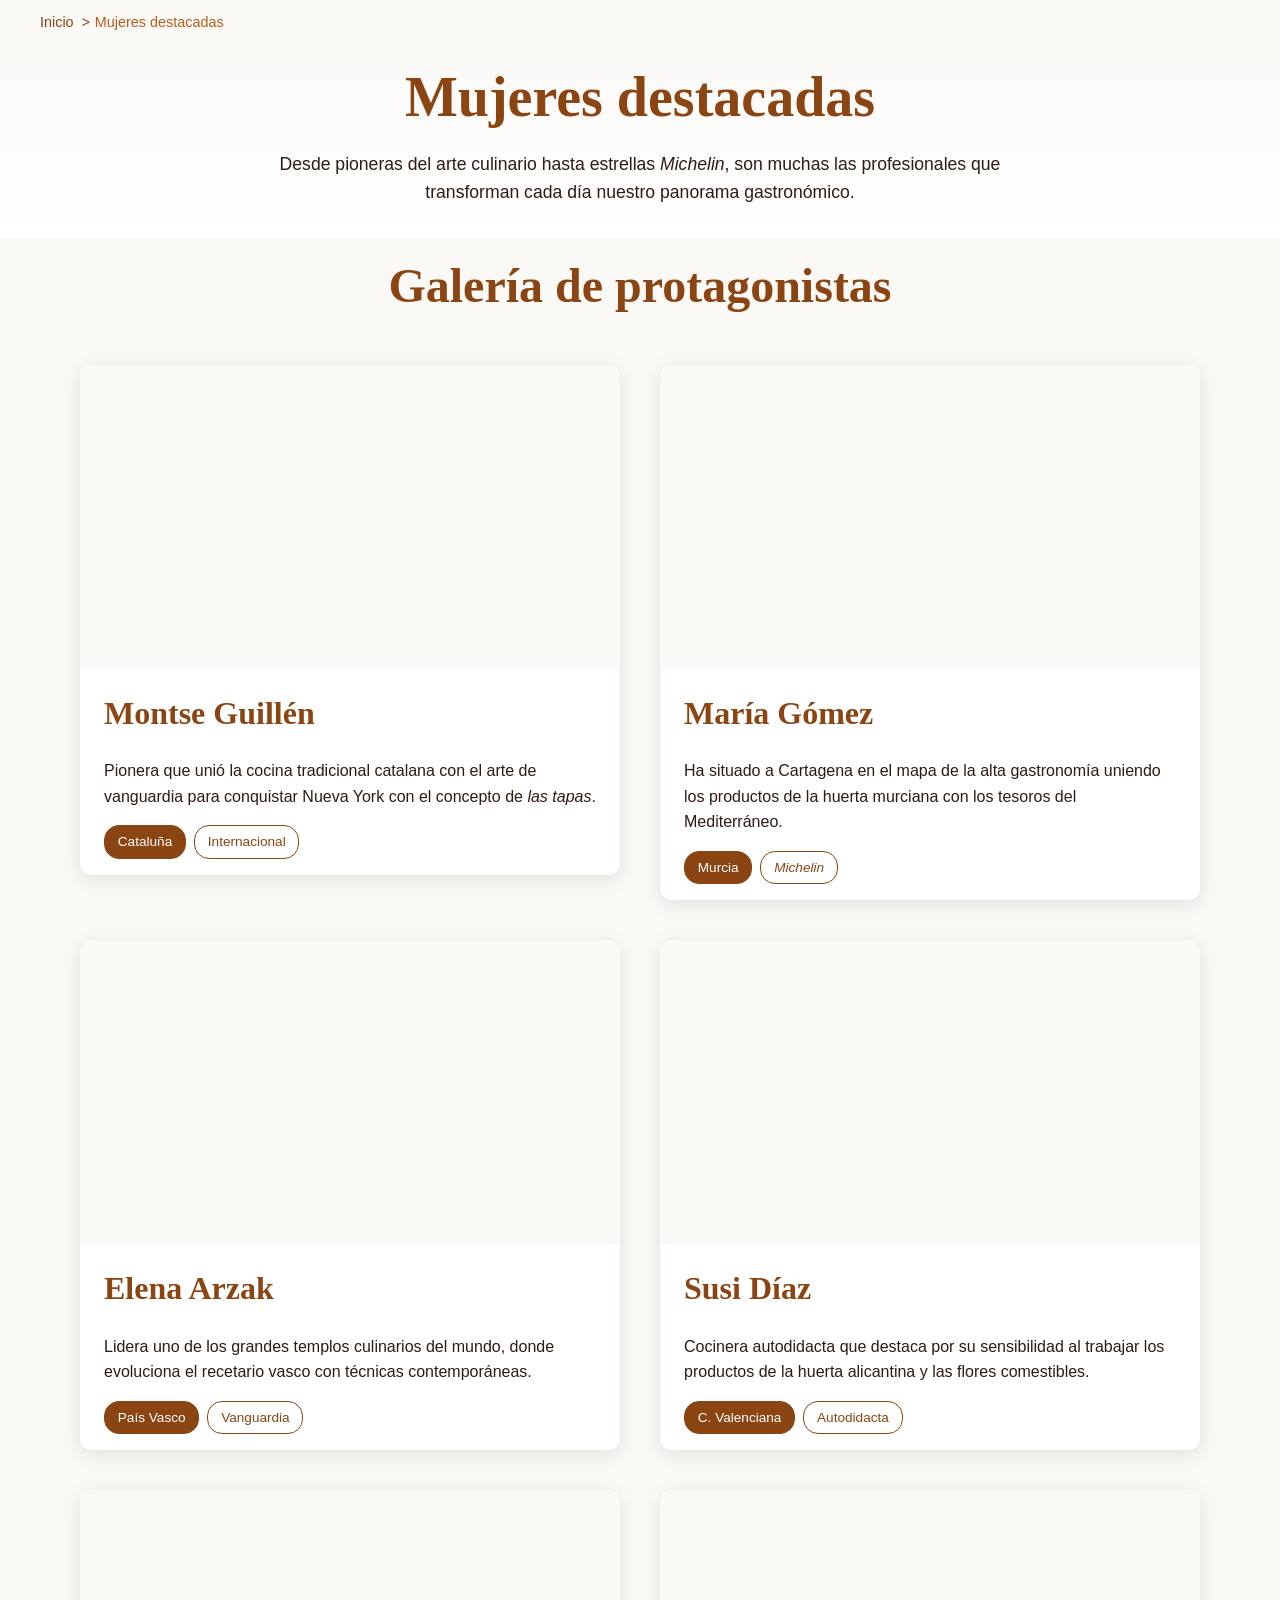
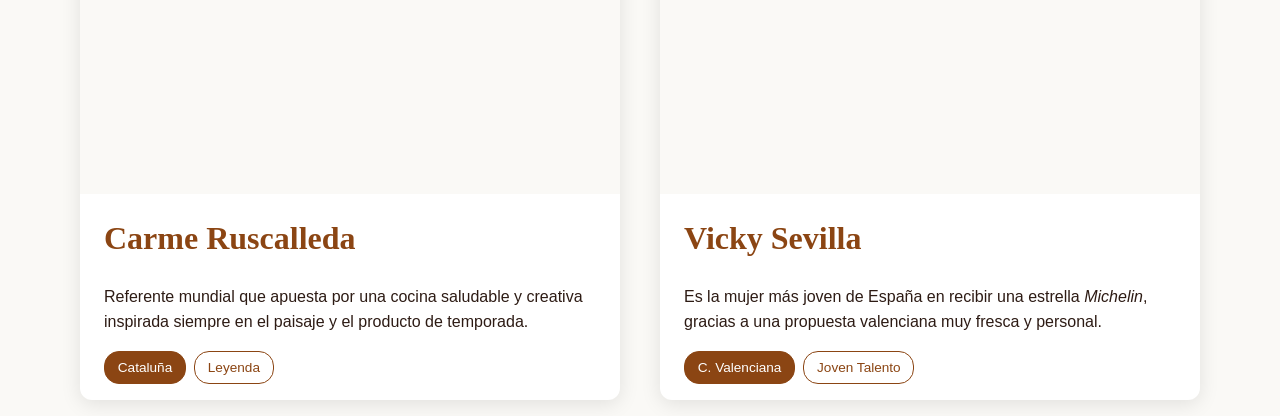
==== commit e1e5e90b: "Actualizo para aplicar cambios PageSpeed Insigths" ====
--- a/src_P2/categoria.html
+++ b/src_P2/categoria.html
@@ -9,6 +9,29 @@
     <meta name="viewport" content="width=device-width, initial-scale=1.0" />
     <title>Mujeres destacadas - {{ titulo_web }}</title>
 
+    <!-- precarga de la fuente Playfair Display -->
+    <link
+      rel="preload"
+      href="./fonts/playfair-display-v40-latin-regular.woff2"
+      as="font"
+      type="font/woff2"
+      crossorigin="anonymous"
+    />
+    <link
+      rel="preload"
+      href="./fonts/playfair-display-v40-latin-italic.woff2"
+      as="font"
+      type="font/woff2"
+      crossorigin="anonymous"
+    />
+    <link
+      rel="preload"
+      href="./fonts/playfair-display-v40-latin-700.woff2"
+      as="font"
+      type="font/woff2"
+      crossorigin="anonymous"
+    />
+
     <!-- icono de página -->
     <link rel="icon" href="./img/favicon.svg" type="image/svg+xml" />
     <!-- sharp parece no funcionar con la etiqueta link, así que se hace una versión png -->
@@ -17,12 +40,6 @@
     <!-- hoja de estilos -->
     <link rel="stylesheet" href="./css/estilos.css" />
 
-    <!-- tipografía -->
-    <link
-      rel="stylesheet"
-      href="https://fonts.googleapis.com/css2?family=Playfair+Display:ital,wght@0,400;0,700;1,400;1,700&family=Inter:wght@300;400;500;600;700&display=swap"
-    />
-    <script src="./js/script.js" defer></script>
   </head>
   <body>
     <!-- cabecera de página -->
@@ -57,7 +74,7 @@
               <a href="det1.html" class="card hvr-curl-bottom-right">
                 <figure class="card-image-container">
                   <include
-                    src="./src_P2/includes/picture-std.html"
+                    src="./src_P2/includes/picture-std-high.html"
                     locals='{
                               "src": "montse_guillen.jpg",
                               "alt": "Montse Guillen, cuinera i artista",
@@ -93,16 +110,16 @@
               <a href="det2.html" class="card hvr-curl-bottom-right">
                 <figure class="card-image-container">
                   <include
-                    src="./src_P2/includes/picture-std.html"
+                    src="./src_P2/includes/picture-std-high.html"
                     locals='{
                               "src": "maria_gomez_magoga.jpg",
                               "alt": "María Gómez en los fogones de Magoga",
                               "lang": "",
-                              "sizes": "(max-width: 767px) 90vw, (max-width: 1200px) 45vw, 540px",
+                              "sizes": "(max-width: 767px) 100vw, (max-width: 1200px) 45vw, 540px",
                               "class": "",
                               "loading": "eager",
-                              "width": "600",
-                              "height": "338"
+                              "width": "540",
+                              "height": "304"
                             }'
                   >
                   </include>
@@ -132,11 +149,11 @@
                               "src": "elena_arzak.jpg",
                               "alt": "Elena Arzak en la cocina",
                               "lang": "",
-                              "sizes": "(max-width: 767px) 90vw, (max-width: 1200px) 45vw, 540px",
-                              "class": "",
-                              "loading": "lazy",
-                              "width": "600",
-                              "height": "338"
+                              "sizes": "(max-width: 767px) 100vw, (max-width: 1200px) 45vw, 540px",
+                              "class": "",
+                              "loading": "lazy",
+                              "width": "540",
+                              "height": "304"
                             }'
                   >
                   </include>
@@ -167,11 +184,11 @@
                               "src": "susi-sanchez-la-finca.jpg",
                               "alt": "Susi Díaz en La Finca, Elche",
                               "lang": "",
-                              "sizes": "(max-width: 767px) 90vw, (max-width: 1200px) 45vw, 540px",
-                              "class": "",
-                              "loading": "lazy",
-                              "width": "600",
-                              "height": "338"
+                              "sizes": "(max-width: 767px) 100vw, (max-width: 1200px) 45vw, 540px",
+                              "class": "",
+                              "loading": "lazy",
+                              "width": "540",
+                              "height": "304"
                             }'
                   >
                   </include>
@@ -201,11 +218,11 @@
                               "src": "carme-ruscalleda.jpg",
                               "alt": "Carme Ruscalleda en Sant Pau o Moments",
                               "lang": "",
-                              "sizes": "(max-width: 767px) 90vw, (max-width: 1200px) 45vw, 540px",
-                              "class": "",
-                              "loading": "lazy",
-                              "width": "600",
-                              "height": "338"
+                              "sizes": "(max-width: 767px) 100vw, (max-width: 1200px) 45vw, 540px",
+                              "class": "",
+                              "loading": "lazy",
+                              "width": "540",
+                              "height": "304"
                             }'
                   >
                   </include>
@@ -235,11 +252,11 @@
                               "src": "vicky-arrels-restaurant-sagunto.jpg",
                               "alt": "Vicky Sevilla en el restaurante Arrels de Sagunto",
                               "lang": "",
-                              "sizes": "(max-width: 767px) 90vw, (max-width: 1200px) 45vw, 540px",
-                              "class": "",
-                              "loading": "lazy",
-                              "width": "600",
-                              "height": "338"
+                              "sizes": "(max-width: 767px) 100vw, (max-width: 1200px) 45vw, 540px",
+                              "class": "",
+                              "loading": "lazy",
+                              "width": "540",
+                              "height": "304"
                             }'
                   >
                   </include>
--- a/src_P2/css/estilos.css
+++ b/src_P2/css/estilos.css
@@ -1,7 +1,7 @@
 /* ========================================
    DEPENDENCIA HOVER
 ======================================= */
-@import "npm:hover.css";
+/* @import "npm:hover.css"; */
 
 /* ========================================
    VARIABLES CSS
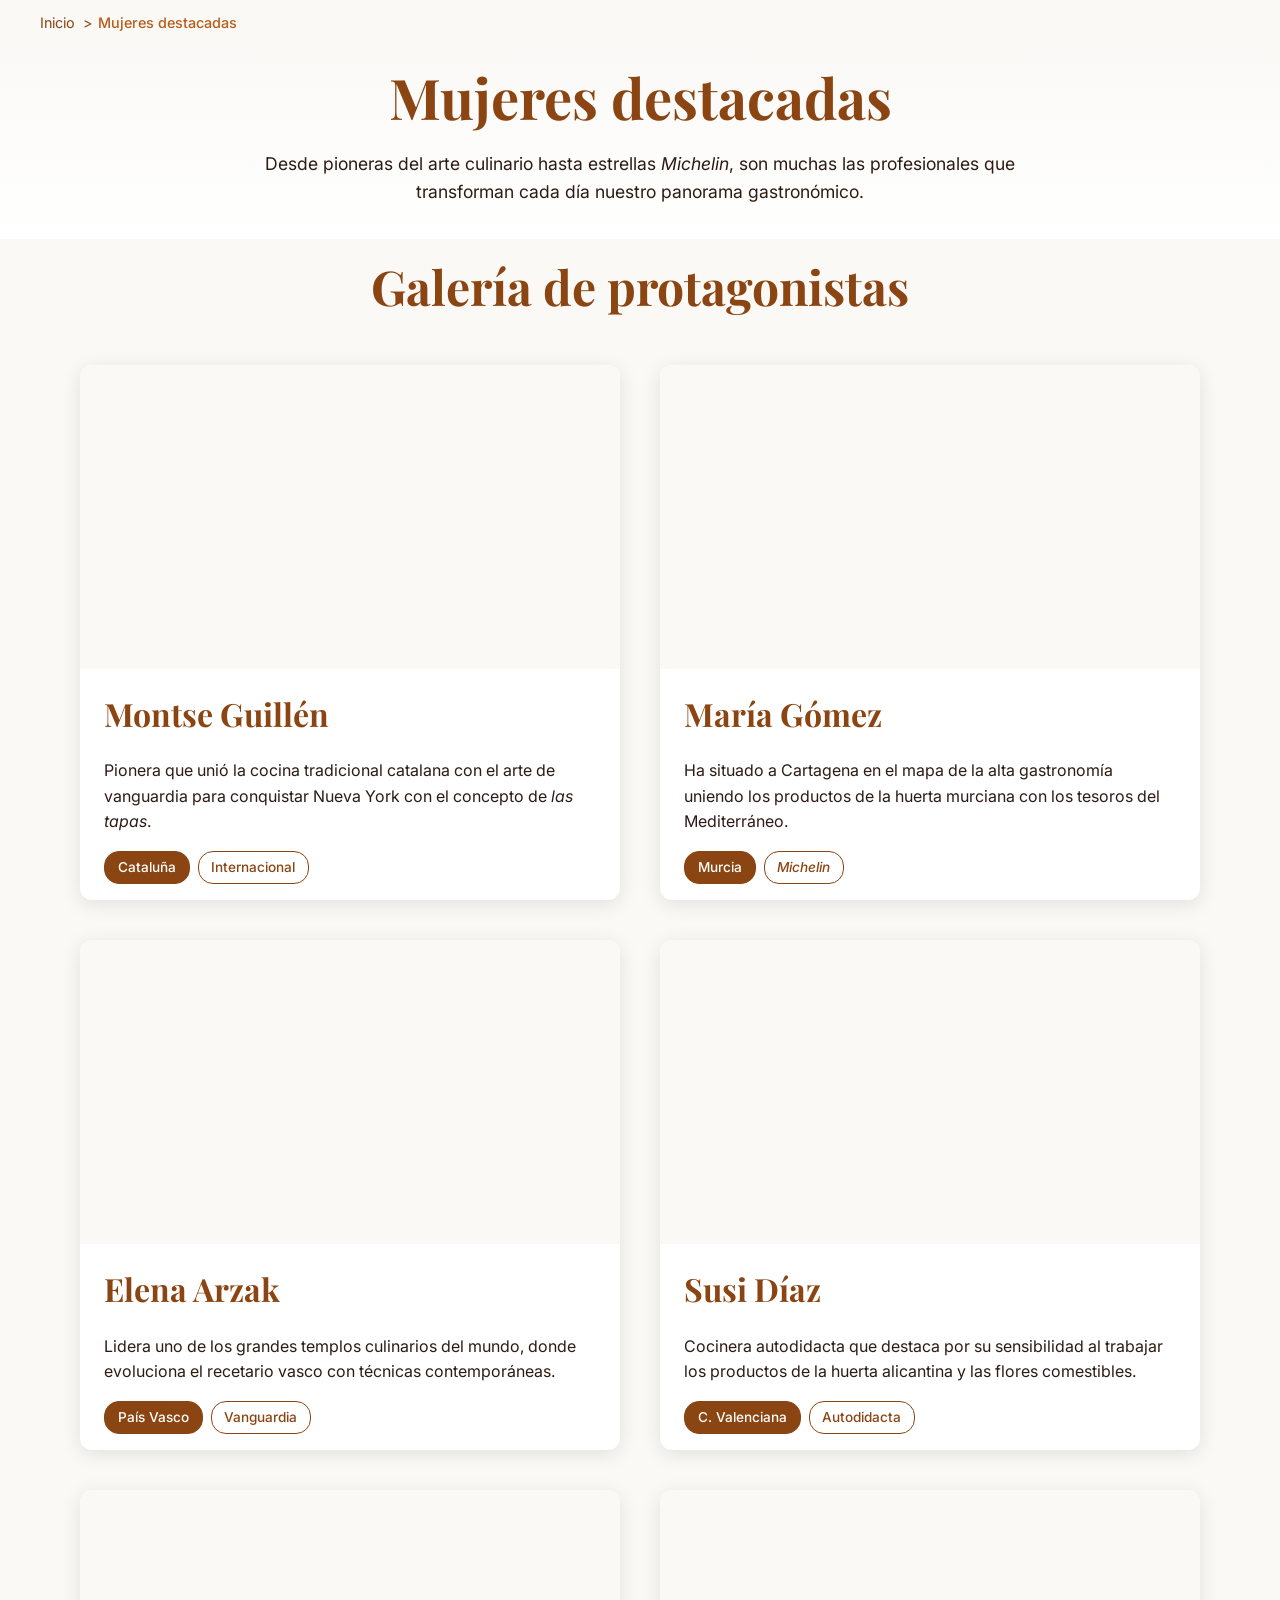
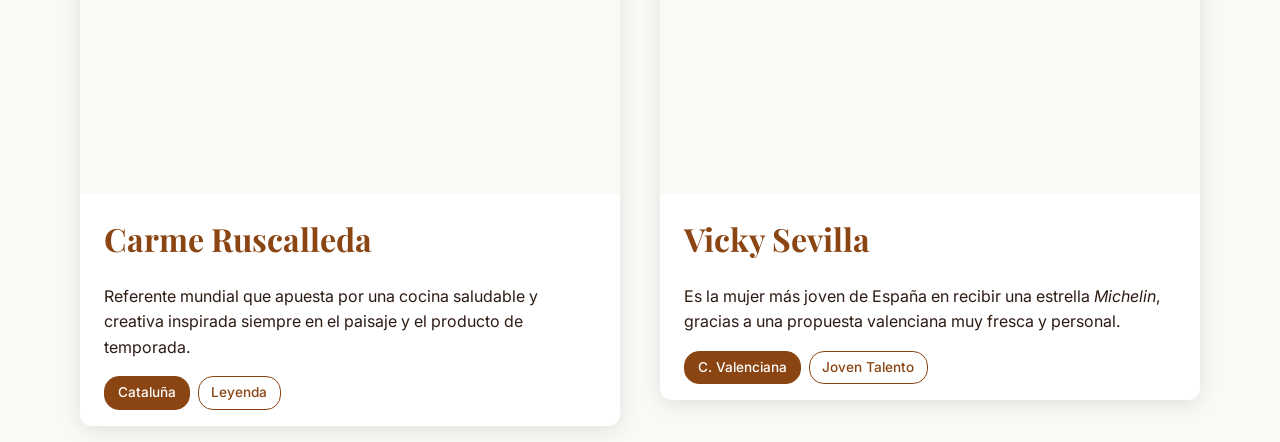
==== commit 856096c3: "Actualizo para aplicar cambios PageSpeed Insigths" ====
--- a/src_P2/categoria.html
+++ b/src_P2/categoria.html
@@ -9,29 +9,6 @@
     <meta name="viewport" content="width=device-width, initial-scale=1.0" />
     <title>Mujeres destacadas - {{ titulo_web }}</title>
 
-    <!-- precarga de la fuente Playfair Display -->
-    <link
-      rel="preload"
-      href="./fonts/playfair-display-v40-latin-regular.woff2"
-      as="font"
-      type="font/woff2"
-      crossorigin="anonymous"
-    />
-    <link
-      rel="preload"
-      href="./fonts/playfair-display-v40-latin-italic.woff2"
-      as="font"
-      type="font/woff2"
-      crossorigin="anonymous"
-    />
-    <link
-      rel="preload"
-      href="./fonts/playfair-display-v40-latin-700.woff2"
-      as="font"
-      type="font/woff2"
-      crossorigin="anonymous"
-    />
-
     <!-- icono de página -->
     <link rel="icon" href="./img/favicon.svg" type="image/svg+xml" />
     <!-- sharp parece no funcionar con la etiqueta link, así que se hace una versión png -->
@@ -40,6 +17,12 @@
     <!-- hoja de estilos -->
     <link rel="stylesheet" href="./css/estilos.css" />
 
+    <!-- tipografía -->
+    <link
+      rel="stylesheet"
+      href="https://fonts.googleapis.com/css2?family=Playfair+Display:ital,wght@0,400;0,700;1,400;1,700&family=Inter:wght@300;400;500;600;700&display=swap"
+    />
+    <script src="./js/script.js" defer></script>
   </head>
   <body>
     <!-- cabecera de página -->
@@ -74,7 +57,7 @@
               <a href="det1.html" class="card hvr-curl-bottom-right">
                 <figure class="card-image-container">
                   <include
-                    src="./src_P2/includes/picture-std-high.html"
+                    src="./src_P2/includes/picture-std.html"
                     locals='{
                               "src": "montse_guillen.jpg",
                               "alt": "Montse Guillen, cuinera i artista",
@@ -110,16 +93,16 @@
               <a href="det2.html" class="card hvr-curl-bottom-right">
                 <figure class="card-image-container">
                   <include
-                    src="./src_P2/includes/picture-std-high.html"
+                    src="./src_P2/includes/picture-std.html"
                     locals='{
                               "src": "maria_gomez_magoga.jpg",
                               "alt": "María Gómez en los fogones de Magoga",
                               "lang": "",
-                              "sizes": "(max-width: 767px) 100vw, (max-width: 1200px) 45vw, 540px",
+                              "sizes": "(max-width: 767px) 90vw, (max-width: 1200px) 45vw, 540px",
                               "class": "",
                               "loading": "eager",
-                              "width": "540",
-                              "height": "304"
+                              "width": "600",
+                              "height": "338"
                             }'
                   >
                   </include>
@@ -149,11 +132,11 @@
                               "src": "elena_arzak.jpg",
                               "alt": "Elena Arzak en la cocina",
                               "lang": "",
-                              "sizes": "(max-width: 767px) 100vw, (max-width: 1200px) 45vw, 540px",
-                              "class": "",
-                              "loading": "lazy",
-                              "width": "540",
-                              "height": "304"
+                              "sizes": "(max-width: 767px) 90vw, (max-width: 1200px) 45vw, 540px",
+                              "class": "",
+                              "loading": "lazy",
+                              "width": "600",
+                              "height": "338"
                             }'
                   >
                   </include>
@@ -184,11 +167,11 @@
                               "src": "susi-sanchez-la-finca.jpg",
                               "alt": "Susi Díaz en La Finca, Elche",
                               "lang": "",
-                              "sizes": "(max-width: 767px) 100vw, (max-width: 1200px) 45vw, 540px",
-                              "class": "",
-                              "loading": "lazy",
-                              "width": "540",
-                              "height": "304"
+                              "sizes": "(max-width: 767px) 90vw, (max-width: 1200px) 45vw, 540px",
+                              "class": "",
+                              "loading": "lazy",
+                              "width": "600",
+                              "height": "338"
                             }'
                   >
                   </include>
@@ -218,11 +201,11 @@
                               "src": "carme-ruscalleda.jpg",
                               "alt": "Carme Ruscalleda en Sant Pau o Moments",
                               "lang": "",
-                              "sizes": "(max-width: 767px) 100vw, (max-width: 1200px) 45vw, 540px",
-                              "class": "",
-                              "loading": "lazy",
-                              "width": "540",
-                              "height": "304"
+                              "sizes": "(max-width: 767px) 90vw, (max-width: 1200px) 45vw, 540px",
+                              "class": "",
+                              "loading": "lazy",
+                              "width": "600",
+                              "height": "338"
                             }'
                   >
                   </include>
@@ -252,11 +235,11 @@
                               "src": "vicky-arrels-restaurant-sagunto.jpg",
                               "alt": "Vicky Sevilla en el restaurante Arrels de Sagunto",
                               "lang": "",
-                              "sizes": "(max-width: 767px) 100vw, (max-width: 1200px) 45vw, 540px",
-                              "class": "",
-                              "loading": "lazy",
-                              "width": "540",
-                              "height": "304"
+                              "sizes": "(max-width: 767px) 90vw, (max-width: 1200px) 45vw, 540px",
+                              "class": "",
+                              "loading": "lazy",
+                              "width": "600",
+                              "height": "338"
                             }'
                   >
                   </include>
--- a/src_P2/css/estilos.css
+++ b/src_P2/css/estilos.css
@@ -1,7 +1,7 @@
 /* ========================================
    DEPENDENCIA HOVER
 ======================================= */
-/* @import "npm:hover.css"; */
+@import "npm:hover.css";
 
 /* ========================================
    VARIABLES CSS
